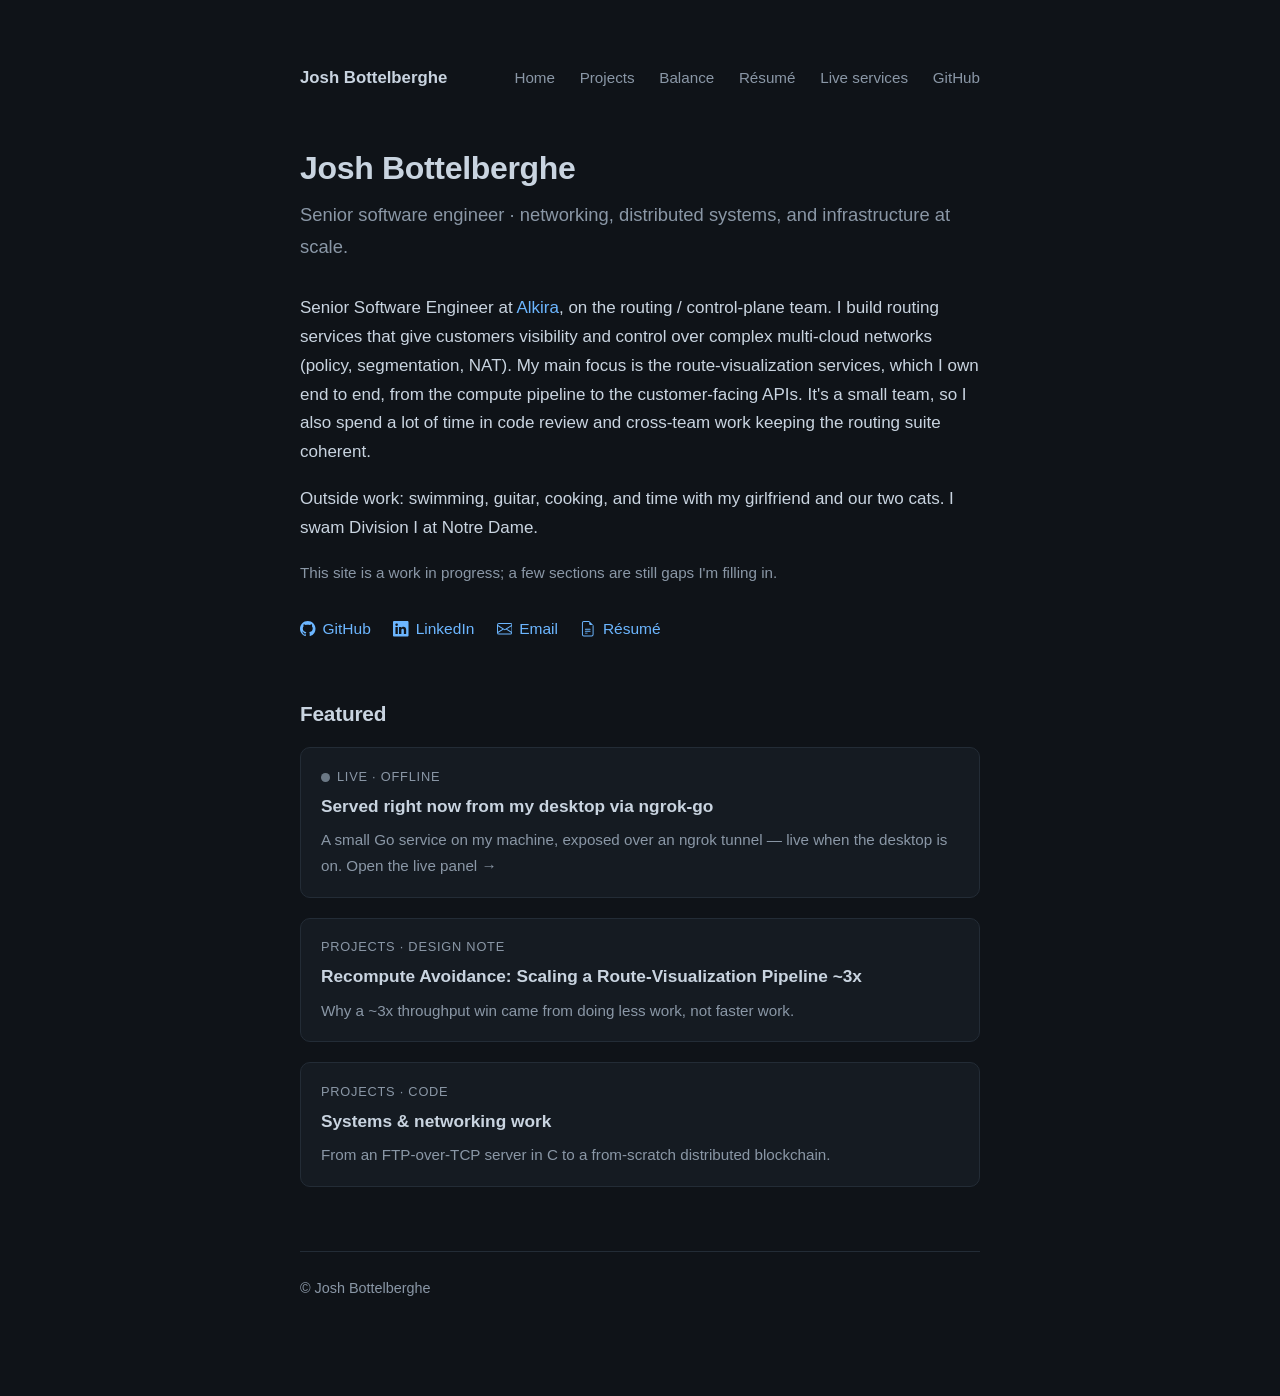
==== index.html @ 93f106ca "Nav: rename Live -> Live services; reframe page as a services hub" ====
<!DOCTYPE html>
<html lang="en">
<head>
  <meta charset="utf-8">
  <meta name="viewport" content="width=device-width, initial-scale=1">
  <title>Josh Bottelberghe</title>
  <meta name="description" content="Josh Bottelberghe · software engineer working on networking, distributed systems, and infrastructure at scale.">
  <link rel="stylesheet" href="/style.css">
</head>
<body>
  <div class="wrap">
    <header class="site">
      <span class="brand"><a href="/" style="color:inherit">Josh Bottelberghe</a></span>
      <nav>
        <a href="/">Home</a>
        <a href="/projects/">Projects</a>
        <a href="/balance.html">Balance</a>
        <a href="/resume.html">Résumé</a>
        <a href="/live.html">Live services</a>
        <a href="https://github.com/joshbottelberghe">GitHub</a>
      </nav>
    </header>

    <main>
      <h1>Josh Bottelberghe</h1>
      <p class="tagline">Senior software engineer · networking, distributed systems, and infrastructure at scale.</p>

      <p>Senior Software Engineer at <a href="https://www.alkira.com">Alkira</a>, on the routing /
      control-plane team. I build routing services that give customers visibility and control over complex
      multi-cloud networks (policy, segmentation, NAT). My main focus is the route-visualization services,
      which I own end to end, from the compute pipeline to the customer-facing APIs. It's a small team, so I
      also spend a lot of time in code review and cross-team work keeping the routing suite coherent.</p>

      <p>Outside work: swimming, guitar, cooking, and time with my girlfriend and our two cats. I swam
      Division I at Notre Dame.</p>

      <p style="color:var(--muted); font-size:0.95rem;">This site is a work in progress; a few sections are
      still gaps I'm filling in.</p>

      <ul class="links">
        <li><a href="https://github.com/joshbottelberghe"><svg viewBox="0 0 16 16" aria-hidden="true"><path d="M8 0C3.58 0 0 3.58 0 8c0 3.54 2.29 6.53 5.47 7.59.4.07.55-.17.55-.38 0-.19-.01-.82-.01-1.49-2.01.37-2.53-.49-2.69-.94-.09-.23-.48-.94-.82-1.13-.28-.15-.68-.52-.01-.53.63-.01 1.08.58 1.23.82.72 1.21 1.87.87 2.33.66.07-.52.28-.87.51-1.07-1.78-.2-3.64-.89-3.64-3.95 0-.87.31-1.59.82-2.15-.08-.2-.36-1.02.08-2.12 0 0 .67-.21 2.2.82.64-.18 1.32-.27 2-.27.68 0 1.36.09 2 .27 1.53-1.04 2.2-.82 2.2-.82.44 1.1.16 1.92.08 2.12.51.56.82 1.27.82 2.15 0 3.07-1.87 3.75-3.65 3.95.29.25.54.73.54 1.48 0 1.07-.01 1.93-.01 2.2 0 .21.15.46.55.38A8.013 8.013 0 0 0 16 8c0-4.42-3.58-8-8-8z"/></svg>GitHub</a></li>
        <li><a href="https://www.linkedin.com/in/josh-bottelberghe-4a98a81a7/"><svg viewBox="0 0 16 16" aria-hidden="true"><path d="M0 1.146C0 .513.526 0 1.175 0h13.65C15.474 0 16 .513 16 1.146v13.708c0 .633-.526 1.146-1.175 1.146H1.175C.526 16 0 15.487 0 14.854zm4.943 12.248V6.169H2.542v7.225zm-1.2-8.212c.837 0 1.358-.554 1.358-1.248-.015-.709-.52-1.248-1.342-1.248-.822 0-1.359.54-1.359 1.248 0 .694.521 1.248 1.327 1.248zm4.908 8.212V9.359c0-.216.016-.432.08-.586.173-.431.568-.878 1.232-.878.869 0 1.216.662 1.216 1.634v3.865h2.401V9.25c0-2.22-1.184-3.252-2.764-3.252-1.274 0-1.845.7-2.165 1.193v.025h-.016l.016-.025V6.169h-2.4c.03.678 0 7.225 0 7.225z"/></svg>LinkedIn</a></li>
        <li><a href="mailto:jbottelb@gmail.com"><svg viewBox="0 0 16 16" aria-hidden="true"><path d="M0 4a2 2 0 0 1 2-2h12a2 2 0 0 1 2 2v8a2 2 0 0 1-2 2H2a2 2 0 0 1-2-2zm2-1a1 1 0 0 0-1 1v.217l7 4.2 7-4.2V4a1 1 0 0 0-1-1zm13 2.383-4.708 2.825L15 11.105zm-.034 6.876-5.64-3.471L8 9.583l-1.326-.795-5.64 3.47A1 1 0 0 0 2 13h12a1 1 0 0 0 .966-.741M1 11.105l4.708-2.897L1 5.383z"/></svg>Email</a></li>
        <li><a href="/resume.html"><svg viewBox="0 0 16 16" aria-hidden="true"><path d="M4 0h5.5v1H4a1 1 0 0 0-1 1v12a1 1 0 0 0 1 1h8a1 1 0 0 0 1-1V4.5h1V14a2 2 0 0 1-2 2H4a2 2 0 0 1-2-2V2a2 2 0 0 1 2-2"/><path d="M9.5 0v3a1 1 0 0 0 1 1h3zM5 8.5a.5.5 0 0 1 .5-.5h5a.5.5 0 0 1 0 1h-5a.5.5 0 0 1-.5-.5m0 2a.5.5 0 0 1 .5-.5h5a.5.5 0 0 1 0 1h-5a.5.5 0 0 1-.5-.5m0 2a.5.5 0 0 1 .5-.5h2a.5.5 0 0 1 0 1h-2a.5.5 0 0 1-.5-.5"/></svg>Résumé</a></li>
      </ul>

      <h2>Featured</h2>
      <div class="featured">
        <a class="card" id="live-card" href="/live.html">
          <div class="kicker"><span class="live-dot" id="live-dot"></span>Live · <span id="live-state">checking…</span></div>
          <div class="title">Served right now from my desktop via ngrok-go</div>
          <p class="summary">A small Go service on my machine, exposed over an ngrok tunnel — live when
          the desktop is on. Open the live panel →</p>
        </a>
        <a class="card" href="/projects/recompute-avoidance.html">
          <div class="kicker">Projects · design note</div>
          <div class="title">Recompute Avoidance: Scaling a Route-Visualization Pipeline ~3x</div>
          <p class="summary">Why a ~3x throughput win came from doing less work, not faster work.</p>
        </a>
        <a class="card" href="/projects/">
          <div class="kicker">Projects · code</div>
          <div class="title">Systems &amp; networking work</div>
          <p class="summary">From an FTP-over-TCP server in C to a from-scratch distributed blockchain.</p>
        </a>
      </div>
    </main>

    <footer class="site">© Josh Bottelberghe</footer>
  </div>
  <script>
    // Ping the live desktop endpoint; flip the dot to online/offline. Fails
    // closed (offline) if the machine is down or the request stalls.
    (function () {
      var dot = document.getElementById('live-dot'), state = document.getElementById('live-state');
      var ctrl = new AbortController();
      var t = setTimeout(function () { ctrl.abort(); }, 4000);
      fetch('https://herring-chatty-acetone.ngrok-free.dev/health',
            { headers: { 'ngrok-skip-browser-warning': '1' }, signal: ctrl.signal, cache: 'no-store' })
        .then(function (r) { return r.ok ? r.json() : Promise.reject(); })
        .then(function () { clearTimeout(t); dot.className = 'live-dot online'; state.textContent = 'online'; })
        .catch(function () { dot.className = 'live-dot offline'; state.textContent = 'offline'; });
    })();
  </script>
</body>
</html>
---- style.css ----
:root {
  --bg: #0f1318;
  --panel: #151b22;
  --fg: #c9d4e0;
  --muted: #8a97a6;
  --accent: #6cb6ff;
  --rule: #232c36;
  --maxw: 720px;
}

* { box-sizing: border-box; }

html { -webkit-text-size-adjust: 100%; }

body {
  margin: 0;
  background: var(--bg);
  color: var(--fg);
  font: 17px/1.7 -apple-system, BlinkMacSystemFont, "Segoe UI", Roboto, Helvetica, Arial, sans-serif;
  -webkit-font-smoothing: antialiased;
}

.wrap {
  max-width: var(--maxw);
  margin: 0 auto;
  padding: 4rem 1.25rem 6rem;
}

a { color: var(--accent); text-decoration: none; }
a:hover { text-decoration: underline; }

header.site {
  display: flex;
  justify-content: space-between;
  align-items: baseline;
  gap: 1rem;
  margin-bottom: 3.5rem;
  flex-wrap: wrap;
}
header.site .brand { font-weight: 600; color: var(--fg); font-size: 1.05rem; }
header.site nav a { color: var(--muted); margin-left: 1.25rem; font-size: 0.95rem; }
header.site nav a:hover { color: var(--fg); text-decoration: none; }

h1 { font-size: 2rem; line-height: 1.2; margin: 0 0 0.75rem; letter-spacing: -0.01em; }
h2 { font-size: 1.3rem; margin: 2.75rem 0 0.75rem; letter-spacing: -0.01em; }
h3 { font-size: 1.05rem; margin: 2rem 0 0.5rem; }

.tagline { color: var(--muted); font-size: 1.15rem; margin: 0 0 2rem; }

p { margin: 0 0 1.1rem; }
ul { padding-left: 1.2rem; }
li { margin: 0.35rem 0; }

hr { border: none; border-top: 1px solid var(--rule); margin: 2.5rem 0; }

code, pre {
  font-family: "JetBrains Mono", ui-monospace, SFMono-Regular, Menlo, monospace;
  font-size: 0.92em;
}
pre {
  background: var(--panel);
  border: 1px solid var(--rule);
  border-radius: 8px;
  padding: 1rem 1.1rem;
  overflow-x: auto;
  line-height: 1.5;
}
code { background: var(--panel); padding: 0.1em 0.35em; border-radius: 4px; }
pre code { background: none; padding: 0; }

blockquote {
  margin: 1.2rem 0;
  padding: 0.2rem 0 0.2rem 1.1rem;
  border-left: 3px solid var(--rule);
  color: var(--muted);
}

.posts { list-style: none; padding: 0; }
.posts li { margin: 1.4rem 0; }
.posts .title { font-size: 1.1rem; font-weight: 600; }
.posts .meta, .posts .summary { color: var(--muted); font-size: 0.95rem; }
.posts .soon { color: var(--muted); font-style: italic; }

footer.site {
  margin-top: 4rem;
  padding-top: 1.5rem;
  border-top: 1px solid var(--rule);
  color: var(--muted);
  font-size: 0.9rem;
}

/* --- link row --- */
.links { display: flex; flex-wrap: wrap; gap: 0.6rem 1.4rem; margin: 1.5rem 0 0; padding: 0; list-style: none; }
.links a { color: var(--accent); font-size: 0.97rem; display: inline-flex; align-items: center; }
.links .muted { color: var(--muted); display: inline-flex; align-items: center; }
.links svg { width: 1em; height: 1em; margin-right: 0.45em; fill: currentColor; flex: none; }

/* --- images / figures --- */
figure { margin: 1.75rem 0; }
figure img { width: 100%; height: auto; display: block; border-radius: 10px; border: 1px solid var(--rule); }
figure figcaption { color: var(--muted); font-size: 0.85rem; margin-top: 0.5rem; text-align: center; }
.photo-row { display: grid; grid-template-columns: 1fr 1fr; gap: 1rem; margin: 1.75rem 0; }
.photo-row figure { margin: 0; }
@media (max-width: 560px) { .photo-row { grid-template-columns: 1fr; } }

/* --- featured blocks on home --- */
.featured { display: grid; gap: 1.25rem; margin-top: 1rem; }
.card {
  display: block; background: var(--panel); border: 1px solid var(--rule);
  border-radius: 10px; padding: 1.1rem 1.25rem; color: inherit;
}
a.card:hover { border-color: var(--accent); text-decoration: none; }
.card .kicker { color: var(--muted); font-size: 0.8rem; text-transform: uppercase; letter-spacing: 0.06em; }
.card .title { font-size: 1.08rem; font-weight: 600; margin: 0.25rem 0 0.4rem; color: var(--fg); }
.card .summary { color: var(--muted); font-size: 0.95rem; margin: 0; }
.live-dot { display: inline-block; width: 0.55rem; height: 0.55rem; border-radius: 50%;
  background: var(--muted); margin-right: 0.45rem; vertical-align: middle; }
.live-dot.online { background: #3fb950; box-shadow: 0 0 0 3px rgba(63,185,80,.18); }
.live-dot.offline { background: #6b7885; }

/* --- live panel (/live.html) --- */
.live-panel { background: var(--panel); border: 1px solid var(--rule); border-radius: 10px;
  padding: 1.25rem 1.4rem; margin: 1.75rem 0; }
.live-head { font-size: 1.1rem; font-weight: 600; }
.live-grid { display: grid; gap: 0.5rem; margin: 1rem 0; }
.live-grid .k, .k { color: var(--muted); display: inline-block; min-width: 13rem; }
.live-panel code { background: #0b0f14; border: 1px solid var(--rule); border-radius: 5px;
  padding: 0.1rem 0.4rem; font-size: 0.9em; }
.live-ping { display: flex; align-items: center; gap: 0.8rem; margin-top: 0.5rem; flex-wrap: wrap; }
.live-ping button { background: #1c2530; color: var(--fg); border: 1px solid var(--rule);
  border-radius: 7px; padding: 0.45rem 0.9rem; font: inherit; font-size: 0.95rem; cursor: pointer; }
.live-ping button:hover { border-color: var(--accent); }

/* --- lightweight technical-doc styling (/live.html) --- */
.doc h2 { font-size: 1rem; margin: 1.7rem 0 0.5rem; color: var(--fg); letter-spacing: 0.02em; }
.doc .flow { background: #0b0f14; border: 1px solid var(--rule); border-left: 3px solid var(--accent);
  border-radius: 8px; padding: 0.85rem 1rem; margin: 1rem 0; font-size: 0.8rem; line-height: 1.6;
  color: var(--muted); overflow-x: auto; }
.doc-table { border-collapse: collapse; width: 100%; margin: 0.4rem 0 1rem; font-size: 0.95rem; }
.doc-table td { border-bottom: 1px solid var(--rule); padding: 0.4rem 0.8rem 0.4rem 0; vertical-align: top; }
.doc-table td:first-child { white-space: nowrap; }
.doc-table code { background: #0b0f14; border: 1px solid var(--rule); border-radius: 5px;
  padding: 0.05rem 0.35rem; font-size: 0.9em; color: var(--fg); }

/* --- project list --- */
.projects-list { list-style: none; padding: 0; }
.projects-list li { padding: 1.2rem 0; border-bottom: 1px solid var(--rule); }
.projects-list li:last-child { border-bottom: none; }
.projects-list .title { font-size: 1.1rem; font-weight: 600; }
.projects-list .tags { color: var(--muted); font-size: 0.85rem; margin-left: 0.5rem; font-weight: 400; }
.projects-list .summary { color: var(--muted); font-size: 0.96rem; margin: 0.3rem 0 0.4rem; }
.projects-list .repo { font-size: 0.9rem; }

/* --- experience / about --- */
.entry { margin: 0 0 1.4rem; }
.entry .role { font-weight: 600; }
.entry .where { color: var(--muted); }
.entry .when { color: var(--muted); font-size: 0.88rem; }
.entry p { margin: 0.3rem 0 0; }
.cols { display: grid; grid-template-columns: 1fr 1fr; gap: 0 2rem; }
@media (max-width: 560px) { .cols { grid-template-columns: 1fr; } }
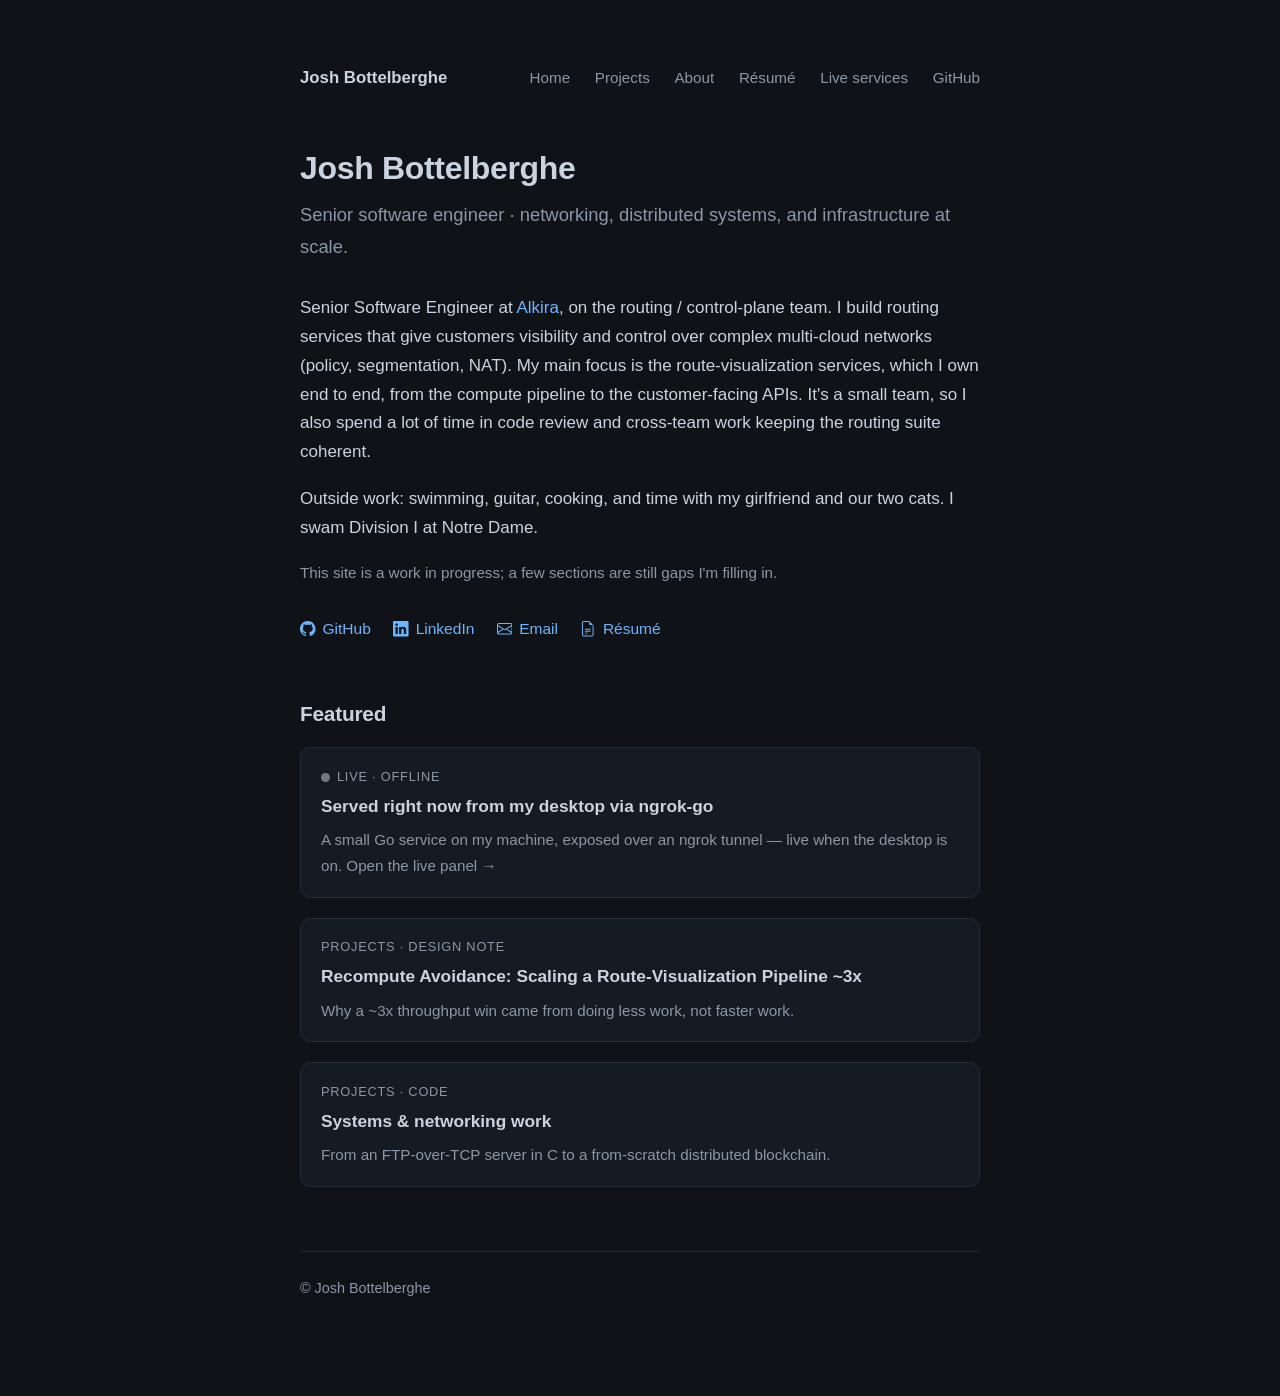
==== commit 6e0c24fa: "Replace Balance page with an About me page; update nav" ====
--- a/index.html
+++ b/index.html
@@ -14,7 +14,7 @@
       <nav>
         <a href="/">Home</a>
         <a href="/projects/">Projects</a>
-        <a href="/balance.html">Balance</a>
+        <a href="/about.html">About</a>
         <a href="/resume.html">Résumé</a>
         <a href="/live.html">Live services</a>
         <a href="https://github.com/joshbottelberghe">GitHub</a>
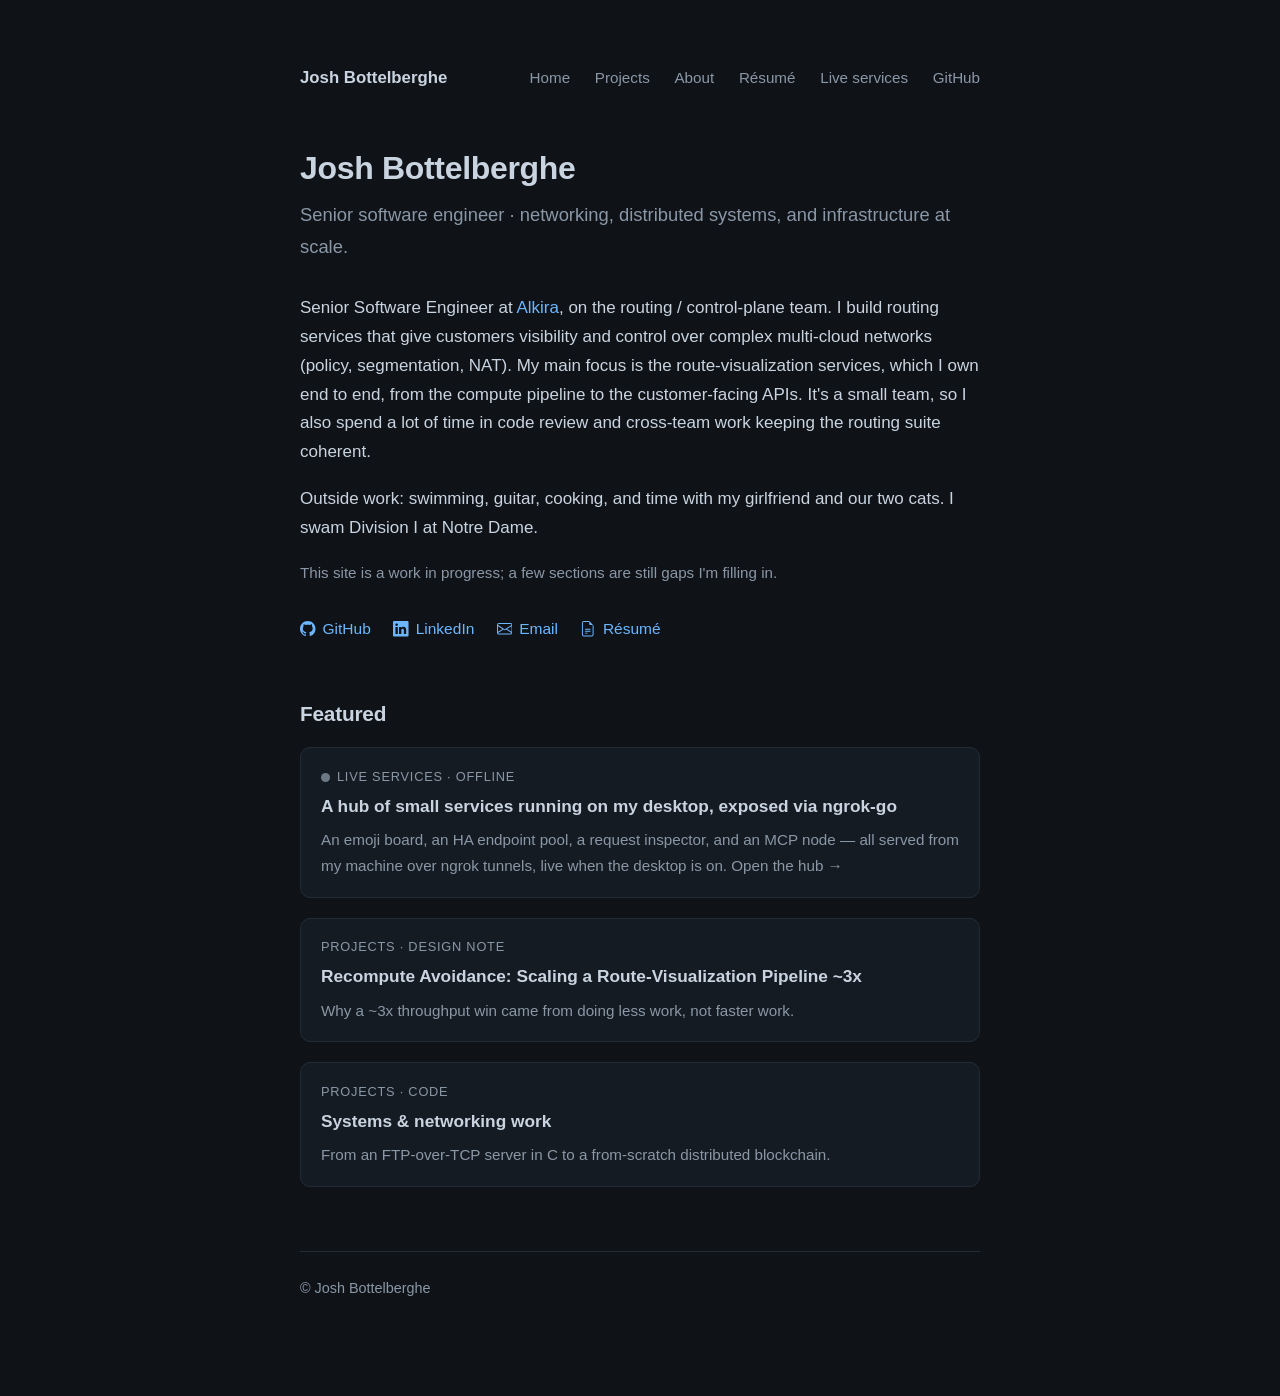
==== commit 9b41632a: "Live services hub + live endpoint-pool visualizer - live.html reshaped into a services hub: card gri" ====
--- a/index.html
+++ b/index.html
@@ -47,10 +47,10 @@
       <h2>Featured</h2>
       <div class="featured">
         <a class="card" id="live-card" href="/live.html">
-          <div class="kicker"><span class="live-dot" id="live-dot"></span>Live · <span id="live-state">checking…</span></div>
-          <div class="title">Served right now from my desktop via ngrok-go</div>
-          <p class="summary">A small Go service on my machine, exposed over an ngrok tunnel — live when
-          the desktop is on. Open the live panel →</p>
+          <div class="kicker"><span class="live-dot" id="live-dot"></span>Live services · <span id="live-state">checking…</span></div>
+          <div class="title">A hub of small services running on my desktop, exposed via ngrok-go</div>
+          <p class="summary">An emoji board, an HA endpoint pool, a request inspector, and an MCP node —
+          all served from my machine over ngrok tunnels, live when the desktop is on. Open the hub →</p>
         </a>
         <a class="card" href="/projects/recompute-avoidance.html">
           <div class="kicker">Projects · design note</div>
@@ -74,12 +74,13 @@
       var dot = document.getElementById('live-dot'), state = document.getElementById('live-state');
       var ctrl = new AbortController();
       var t = setTimeout(function () { ctrl.abort(); }, 4000);
-      fetch('https://herring-chatty-acetone.ngrok-free.dev/health',
+      fetch('https://joshbottelberghe.ngrok.app/health',
             { headers: { 'ngrok-skip-browser-warning': '1' }, signal: ctrl.signal, cache: 'no-store' })
         .then(function (r) { return r.ok ? r.json() : Promise.reject(); })
         .then(function () { clearTimeout(t); dot.className = 'live-dot online'; state.textContent = 'online'; })
         .catch(function () { dot.className = 'live-dot offline'; state.textContent = 'offline'; });
     })();
   </script>
+  <script src="/beacon.js" defer></script>
 </body>
 </html>
--- a/style.css
+++ b/style.css
@@ -159,3 +159,64 @@
 .entry p { margin: 0.3rem 0 0; }
 .cols { display: grid; grid-template-columns: 1fr 1fr; gap: 0 2rem; }
 @media (max-width: 560px) { .cols { grid-template-columns: 1fr; } }
+
+/* --- emoji board (/board.html) --- */
+.tabs { display: flex; gap: 0.3rem; border-bottom: 1px solid var(--rule); margin: 1.5rem 0 1.5rem; }
+.tabs .tab { background: none; border: none; border-bottom: 2px solid transparent; color: var(--muted);
+  padding: 0.5rem 0.9rem; font: inherit; font-size: 0.95rem; cursor: pointer; }
+.tabs .tab.sel { color: var(--fg); border-bottom-color: var(--accent); }
+.board-grid { display: grid; grid-template-columns: repeat(4, 1fr); gap: 0.7rem; }
+@media (max-width: 480px) { .board-grid { grid-template-columns: repeat(3, 1fr); } }
+.cell { background: var(--panel); border: 1px solid var(--rule); border-radius: 12px; padding: 1rem 0.5rem;
+  text-align: center; cursor: pointer; user-select: none; transition: transform 0.06s, border-color 0.1s; }
+.cell:hover { border-color: var(--accent); }
+.cell:active { transform: scale(0.94); }
+.cell .e { font-size: 2rem; line-height: 1; }
+.cell .c { color: var(--muted); font-variant-numeric: tabular-nums; margin-top: 0.35rem; font-size: 0.9rem; }
+.count { color: var(--muted); font-size: 0.9rem; margin: 1.2rem 0 0.3rem; }
+.emos { display: flex; gap: 0.4rem; flex-wrap: wrap; margin-bottom: 0.7rem; }
+.emos .emo { font-size: 1.4rem; background: #0b0f14; border: 1px solid var(--rule); border-radius: 8px;
+  padding: 0.25rem 0.5rem; cursor: pointer; line-height: 1; }
+.emos .emo.sel { border-color: var(--accent); background: #1c2530; }
+.signrow { display: flex; align-items: center; gap: 0.4rem; flex-wrap: wrap; }
+.signrow input { background: #0b0f14; border: 1px solid var(--rule); border-radius: 7px; color: var(--fg);
+  padding: 0.4rem 0.6rem; font: inherit; font-size: 0.95rem; width: 11rem; }
+.signrow button { background: #1c2530; color: var(--fg); border: 1px solid var(--rule); border-radius: 7px;
+  padding: 0.45rem 0.9rem; font: inherit; font-size: 0.95rem; cursor: pointer; }
+.signrow button:hover { border-color: var(--accent); }
+.signrow button:disabled { opacity: 0.5; cursor: default; }
+.status { color: var(--muted); font-size: 0.85rem; margin-top: 0.6rem; min-height: 1.1em; }
+.feed { list-style: none; padding: 0; margin: 0.5rem 0 0; }
+.feed li { display: flex; align-items: center; gap: 0.6rem; padding: 0.4rem 0; border-bottom: 1px solid var(--rule); }
+.feed .e { font-size: 1.2rem; }
+.feed .nm { flex: 1; }
+.feed .nm.anon { color: var(--muted); font-style: italic; }
+.feed .hx { color: var(--muted); font-family: "JetBrains Mono", ui-monospace, monospace; font-size: 0.75rem; }
+
+/* --- service hub cards (/live.html) --- */
+.svc-grid { display: grid; gap: 1rem; margin: 1.5rem 0; }
+@media (min-width: 620px) { .svc-grid { grid-template-columns: 1fr 1fr; } }
+a.svc { display: block; background: var(--panel); border: 1px solid var(--rule); border-radius: 10px;
+  padding: 1rem 1.2rem; color: inherit; }
+a.svc:hover { border-color: var(--accent); text-decoration: none; }
+.svc .svc-name { font-weight: 600; color: var(--fg); }
+.svc .svc-desc { color: var(--muted); font-size: 0.92rem; margin: 0.3rem 0 0; }
+.svc .svc-tag { color: var(--muted); font-size: 0.78rem; font-family: "JetBrains Mono", ui-monospace, monospace; }
+
+/* --- endpoint pool viz (/pool.html) --- */
+.pool-controls { display: flex; gap: 1.4rem; align-items: center; flex-wrap: wrap; background: var(--panel);
+  border: 1px solid var(--rule); border-radius: 10px; padding: 0.9rem 1.1rem; margin: 1.5rem 0; }
+.pool-controls label { color: var(--muted); font-size: 0.85rem; margin-right: 0.4rem; }
+.pool-controls button { background: #1c2530; color: var(--fg); border: 1px solid var(--rule); border-radius: 7px;
+  padding: 0.4rem 0.9rem; font: inherit; font-size: 0.95rem; cursor: pointer; }
+.pool-controls button:hover { border-color: var(--accent); }
+.pool-controls input[type=range] { vertical-align: middle; }
+.pool-row { display: flex; align-items: center; gap: 0.75rem; margin: 0.45rem 0; }
+.pool-row .id { width: 9.5rem; font-family: "JetBrains Mono", ui-monospace, monospace; font-size: 0.82rem;
+  color: var(--muted); white-space: nowrap; overflow: hidden; text-overflow: ellipsis; }
+.pool-row .barwrap { flex: 1; background: #0b0f14; border: 1px solid var(--rule); border-radius: 6px; height: 22px; overflow: hidden; }
+.pool-row .bar { height: 100%; background: linear-gradient(90deg, #245e8a, var(--accent)); width: 0; transition: width 0.3s ease; }
+.pool-row .rps { width: 5.5rem; text-align: right; font-variant-numeric: tabular-nums; font-size: 0.9rem; }
+.pool-row.dead { opacity: 0.55; }
+.pool-row.dead .bar { background: #6b7885; }
+.pool-row.dead .id { text-decoration: line-through; }
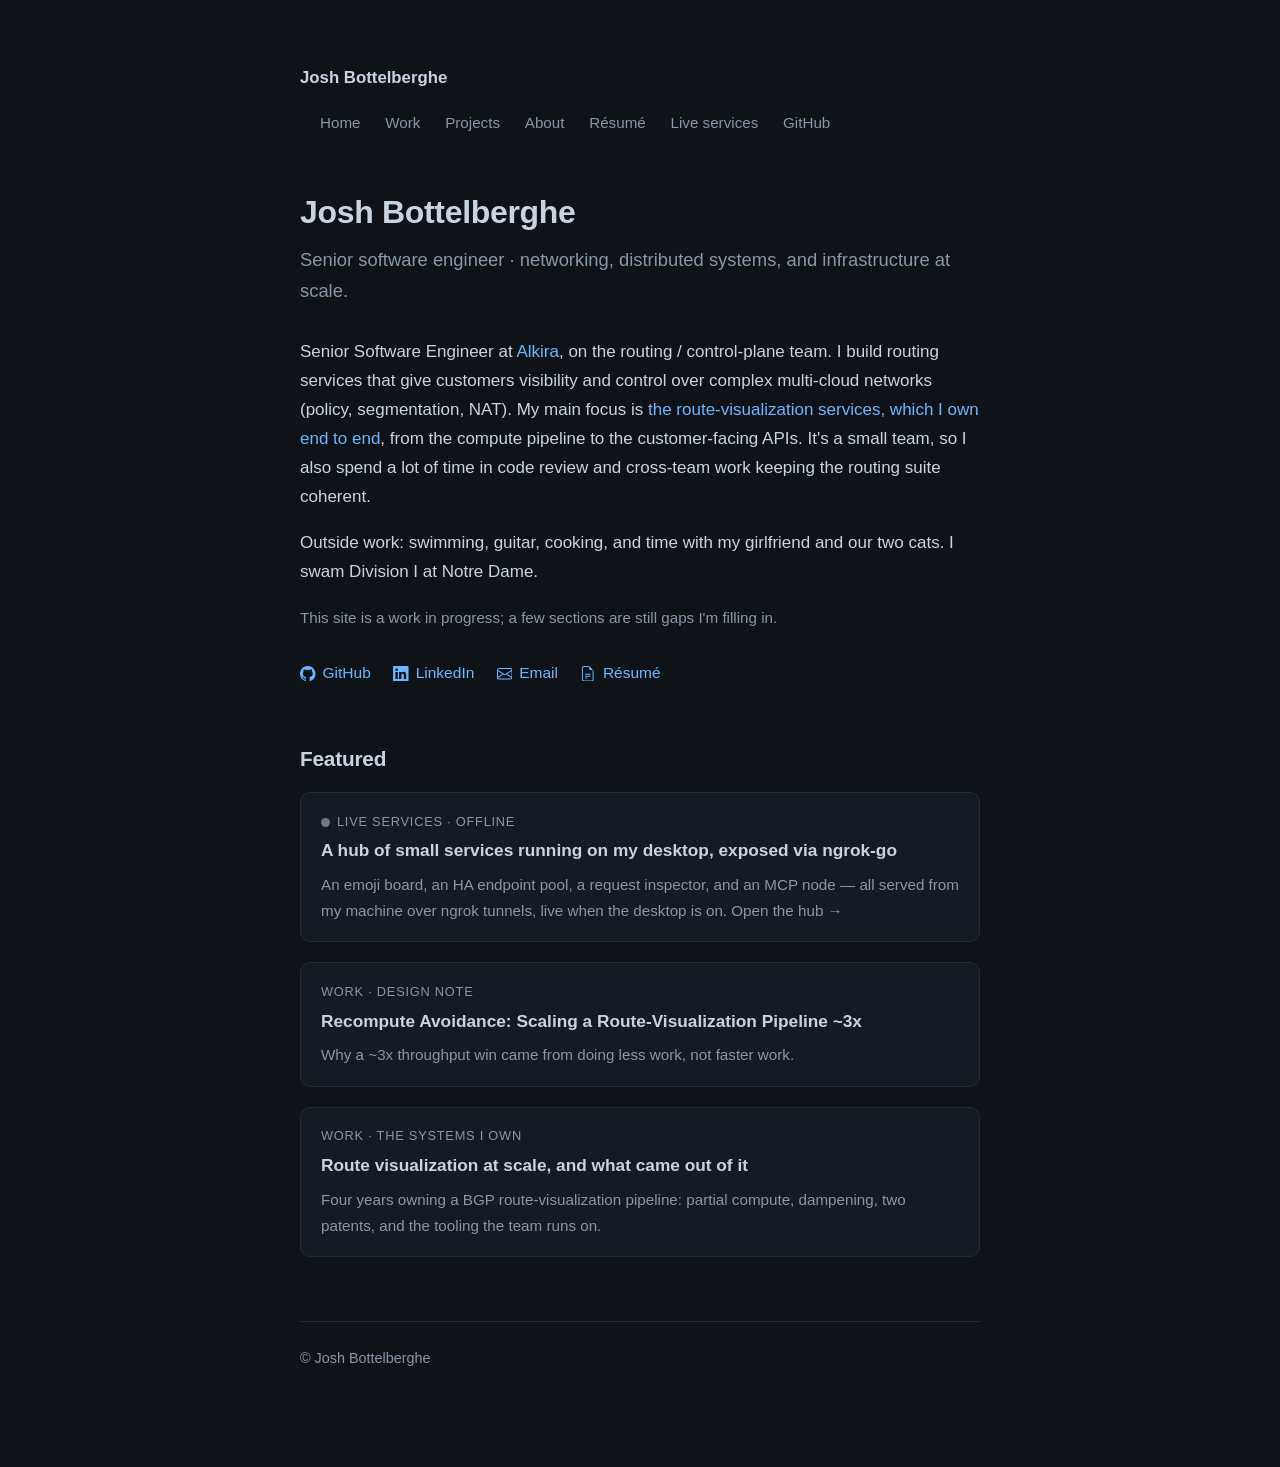
==== commit 4b893017: "Split Work from Projects, add the dampening design note The projects page was carrying four years of" ====
--- a/index.html
+++ b/index.html
@@ -13,6 +13,7 @@
       <span class="brand"><a href="/" style="color:inherit">Josh Bottelberghe</a></span>
       <nav>
         <a href="/">Home</a>
+        <a href="/work/">Work</a>
         <a href="/projects/">Projects</a>
         <a href="/about.html">About</a>
         <a href="/resume.html">Résumé</a>
@@ -27,8 +28,9 @@
 
       <p>Senior Software Engineer at <a href="https://www.alkira.com">Alkira</a>, on the routing /
       control-plane team. I build routing services that give customers visibility and control over complex
-      multi-cloud networks (policy, segmentation, NAT). My main focus is the route-visualization services,
-      which I own end to end, from the compute pipeline to the customer-facing APIs. It's a small team, so I
+      multi-cloud networks (policy, segmentation, NAT). My main focus is <a href="/work/">the
+      route-visualization services, which I own end to end</a>, from the compute pipeline to the
+      customer-facing APIs. It's a small team, so I
       also spend a lot of time in code review and cross-team work keeping the routing suite coherent.</p>
 
       <p>Outside work: swimming, guitar, cooking, and time with my girlfriend and our two cats. I swam
@@ -53,14 +55,15 @@
           all served from my machine over ngrok tunnels, live when the desktop is on. Open the hub →</p>
         </a>
         <a class="card" href="/projects/recompute-avoidance.html">
-          <div class="kicker">Projects · design note</div>
+          <div class="kicker">Work · design note</div>
           <div class="title">Recompute Avoidance: Scaling a Route-Visualization Pipeline ~3x</div>
           <p class="summary">Why a ~3x throughput win came from doing less work, not faster work.</p>
         </a>
-        <a class="card" href="/projects/">
-          <div class="kicker">Projects · code</div>
-          <div class="title">Systems &amp; networking work</div>
-          <p class="summary">From an FTP-over-TCP server in C to a from-scratch distributed blockchain.</p>
+        <a class="card" href="/work/">
+          <div class="kicker">Work · the systems I own</div>
+          <div class="title">Route visualization at scale, and what came out of it</div>
+          <p class="summary">Four years owning a BGP route-visualization pipeline: partial compute,
+          dampening, two patents, and the tooling the team runs on.</p>
         </a>
       </div>
     </main>
--- a/style.css
+++ b/style.css
@@ -220,3 +220,24 @@
 .pool-row.dead { opacity: 0.55; }
 .pool-row.dead .bar { background: #6b7885; }
 .pool-row.dead .id { text-decoration: line-through; }
+.pool-row .rps { width: 7.5rem; }
+/* per-agent detail: current cap of declared, and why it was cut */
+.pool-note { margin: -0.2rem 0 0.5rem 10.25rem; color: var(--muted); font-size: 0.82rem;
+  font-variant-numeric: tabular-nums; }
+/* legend swatches */
+.key { display: inline-block; width: 0.7rem; height: 0.7rem; border-radius: 3px; margin-right: 0.45rem;
+  vertical-align: middle; }
+.key.served { background: var(--accent); }
+.key.thr { background: #f85149; }
+.key.down { background: #6b7885; }
+
+/* --- cache / fractal demo (/fractal.html) --- */
+.fractal-wrap { margin: 1.25rem 0; }
+canvas.fractal { display: block; width: 100%; max-width: 768px; height: auto; aspect-ratio: 1 / 1;
+  background: #0b0f14; border: 1px solid var(--rule); border-radius: 10px; cursor: zoom-in; touch-action: none; }
+.stat-grid { display: grid; grid-template-columns: repeat(2, 1fr); gap: 0.6rem; margin: 1.1rem 0; max-width: 768px; }
+@media (min-width: 620px) { .stat-grid { grid-template-columns: repeat(4, 1fr); } }
+.stat { background: var(--panel); border: 1px solid var(--rule); border-radius: 8px; padding: 0.6rem 0.8rem; }
+.stat .v { font-size: 1.3rem; font-variant-numeric: tabular-nums; color: var(--fg); }
+.stat .l { color: var(--muted); font-size: 0.78rem; margin-top: 0.15rem; }
+.pool-controls .pal.sel { border-color: var(--accent); color: var(--fg); }
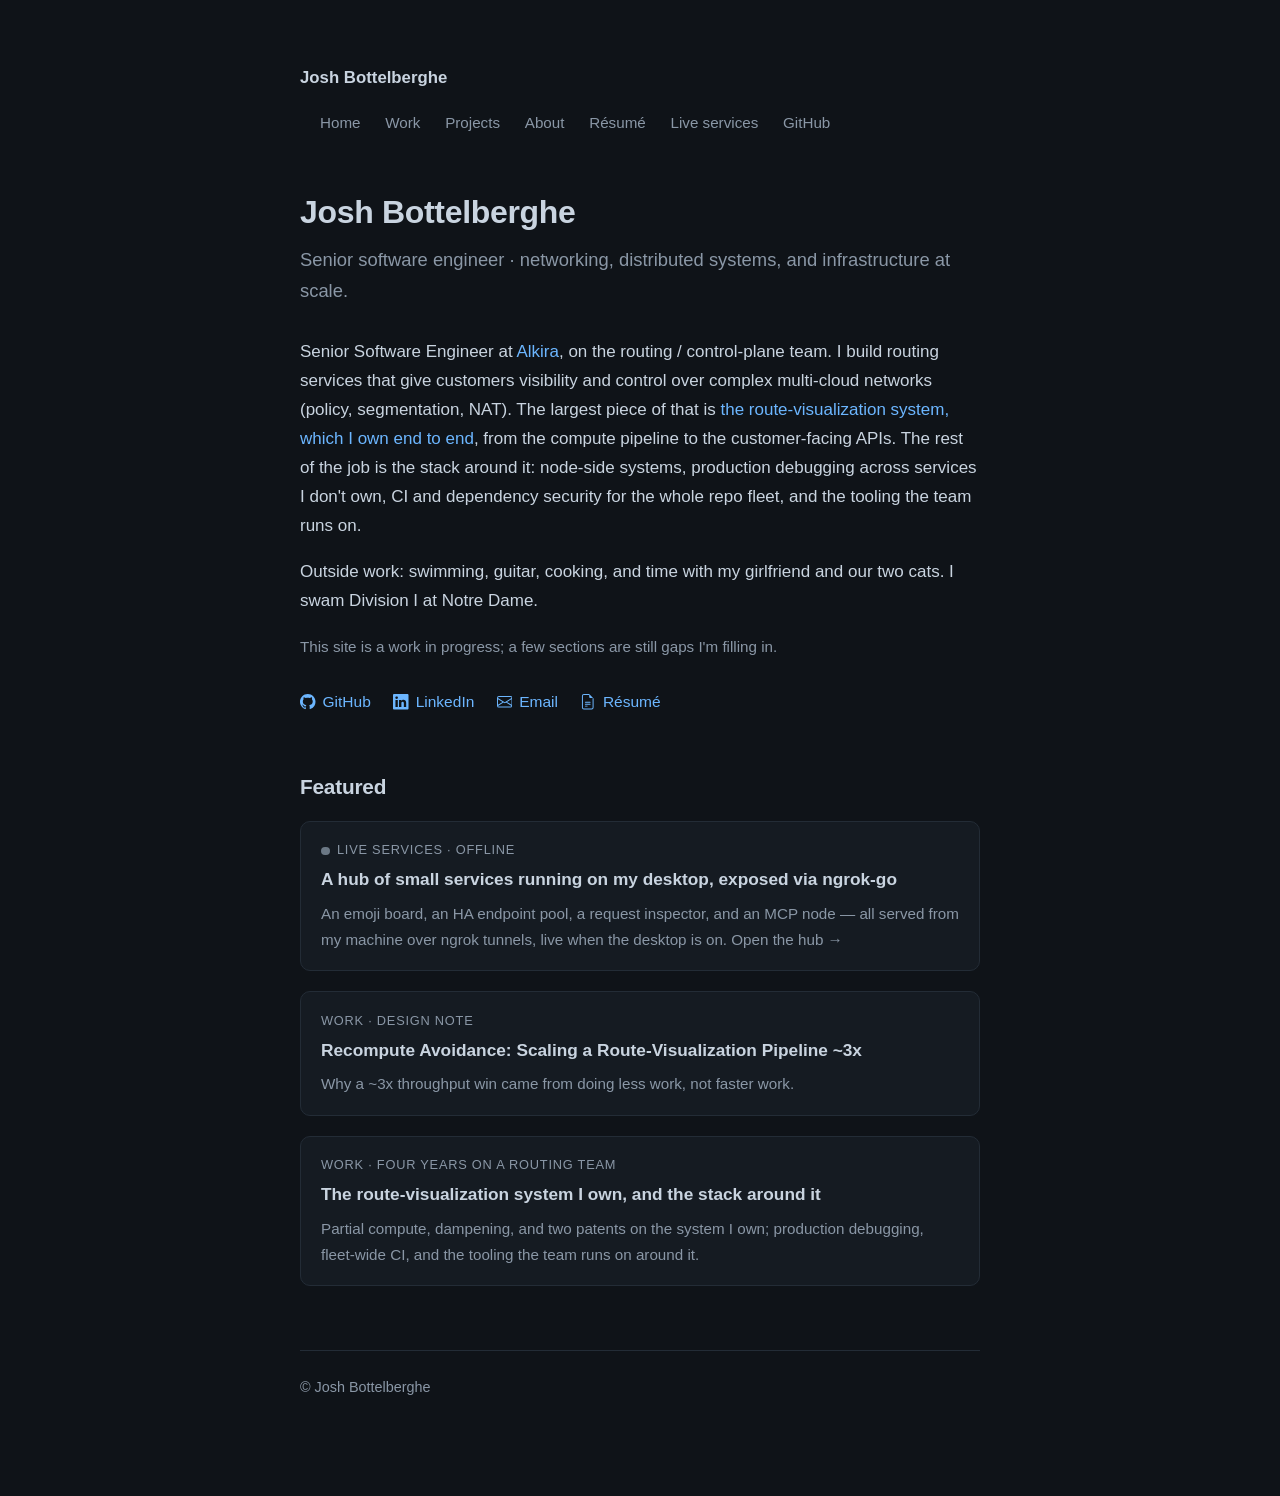
==== commit 7f35b867: "Frame route-viz as part of a routing-services role, not the whole job Owning the route-visualization" ====
--- a/index.html
+++ b/index.html
@@ -28,10 +28,11 @@
 
       <p>Senior Software Engineer at <a href="https://www.alkira.com">Alkira</a>, on the routing /
       control-plane team. I build routing services that give customers visibility and control over complex
-      multi-cloud networks (policy, segmentation, NAT). My main focus is <a href="/work/">the
-      route-visualization services, which I own end to end</a>, from the compute pipeline to the
-      customer-facing APIs. It's a small team, so I
-      also spend a lot of time in code review and cross-team work keeping the routing suite coherent.</p>
+      multi-cloud networks (policy, segmentation, NAT). The largest piece of that is <a href="/work/">the
+      route-visualization system, which I own end to end</a>, from the compute pipeline to the
+      customer-facing APIs. The rest of the job is the stack around it: node-side systems, production
+      debugging across services I don't own, CI and dependency security for the whole repo fleet, and the
+      tooling the team runs on.</p>
 
       <p>Outside work: swimming, guitar, cooking, and time with my girlfriend and our two cats. I swam
       Division I at Notre Dame.</p>
@@ -60,10 +61,10 @@
           <p class="summary">Why a ~3x throughput win came from doing less work, not faster work.</p>
         </a>
         <a class="card" href="/work/">
-          <div class="kicker">Work · the systems I own</div>
-          <div class="title">Route visualization at scale, and what came out of it</div>
-          <p class="summary">Four years owning a BGP route-visualization pipeline: partial compute,
-          dampening, two patents, and the tooling the team runs on.</p>
+          <div class="kicker">Work · four years on a routing team</div>
+          <div class="title">The route-visualization system I own, and the stack around it</div>
+          <p class="summary">Partial compute, dampening, and two patents on the system I own; production
+          debugging, fleet-wide CI, and the tooling the team runs on around it.</p>
         </a>
       </div>
     </main>
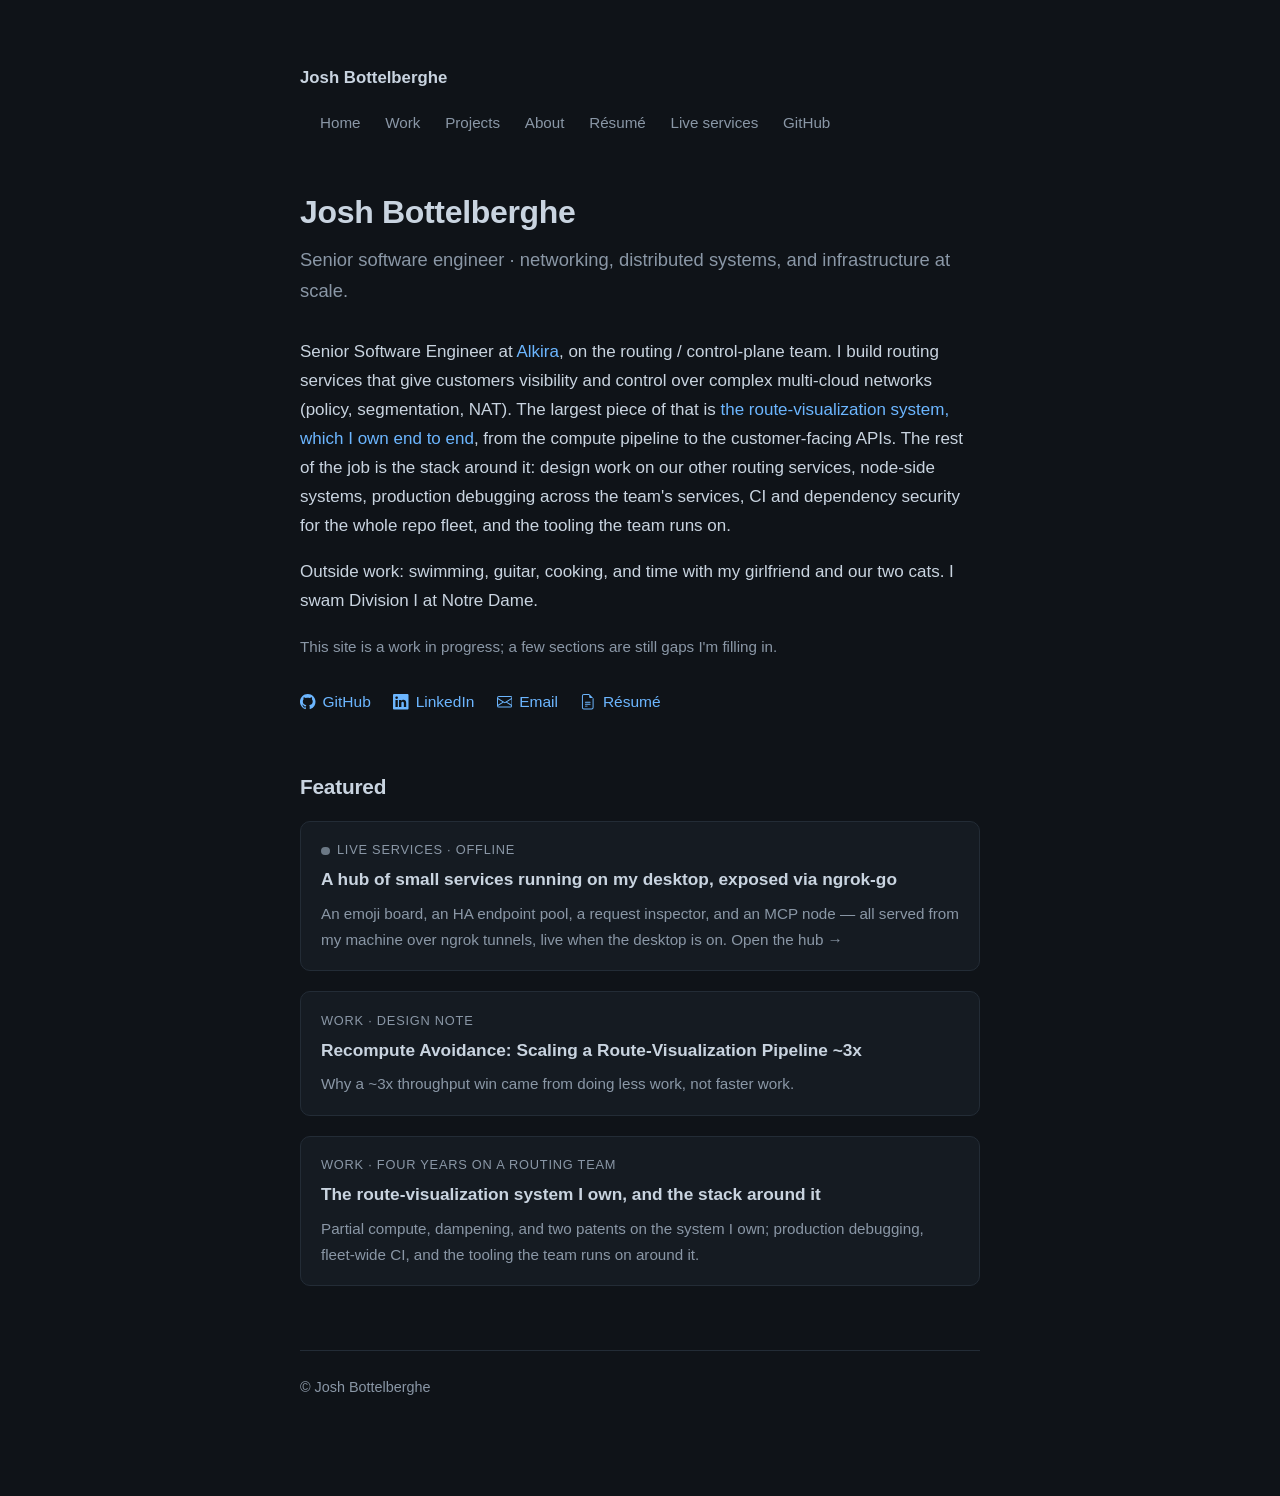
==== commit cc038cf3: "Correct scope framing: name design work across routing services Two corrections to how scope is desc" ====
--- a/index.html
+++ b/index.html
@@ -30,9 +30,9 @@
       control-plane team. I build routing services that give customers visibility and control over complex
       multi-cloud networks (policy, segmentation, NAT). The largest piece of that is <a href="/work/">the
       route-visualization system, which I own end to end</a>, from the compute pipeline to the
-      customer-facing APIs. The rest of the job is the stack around it: node-side systems, production
-      debugging across services I don't own, CI and dependency security for the whole repo fleet, and the
-      tooling the team runs on.</p>
+      customer-facing APIs. The rest of the job is the stack around it: design work on our other routing
+      services, node-side systems, production debugging across the team's services, CI and dependency
+      security for the whole repo fleet, and the tooling the team runs on.</p>
 
       <p>Outside work: swimming, guitar, cooking, and time with my girlfriend and our two cats. I swam
       Division I at Notre Dame.</p>
